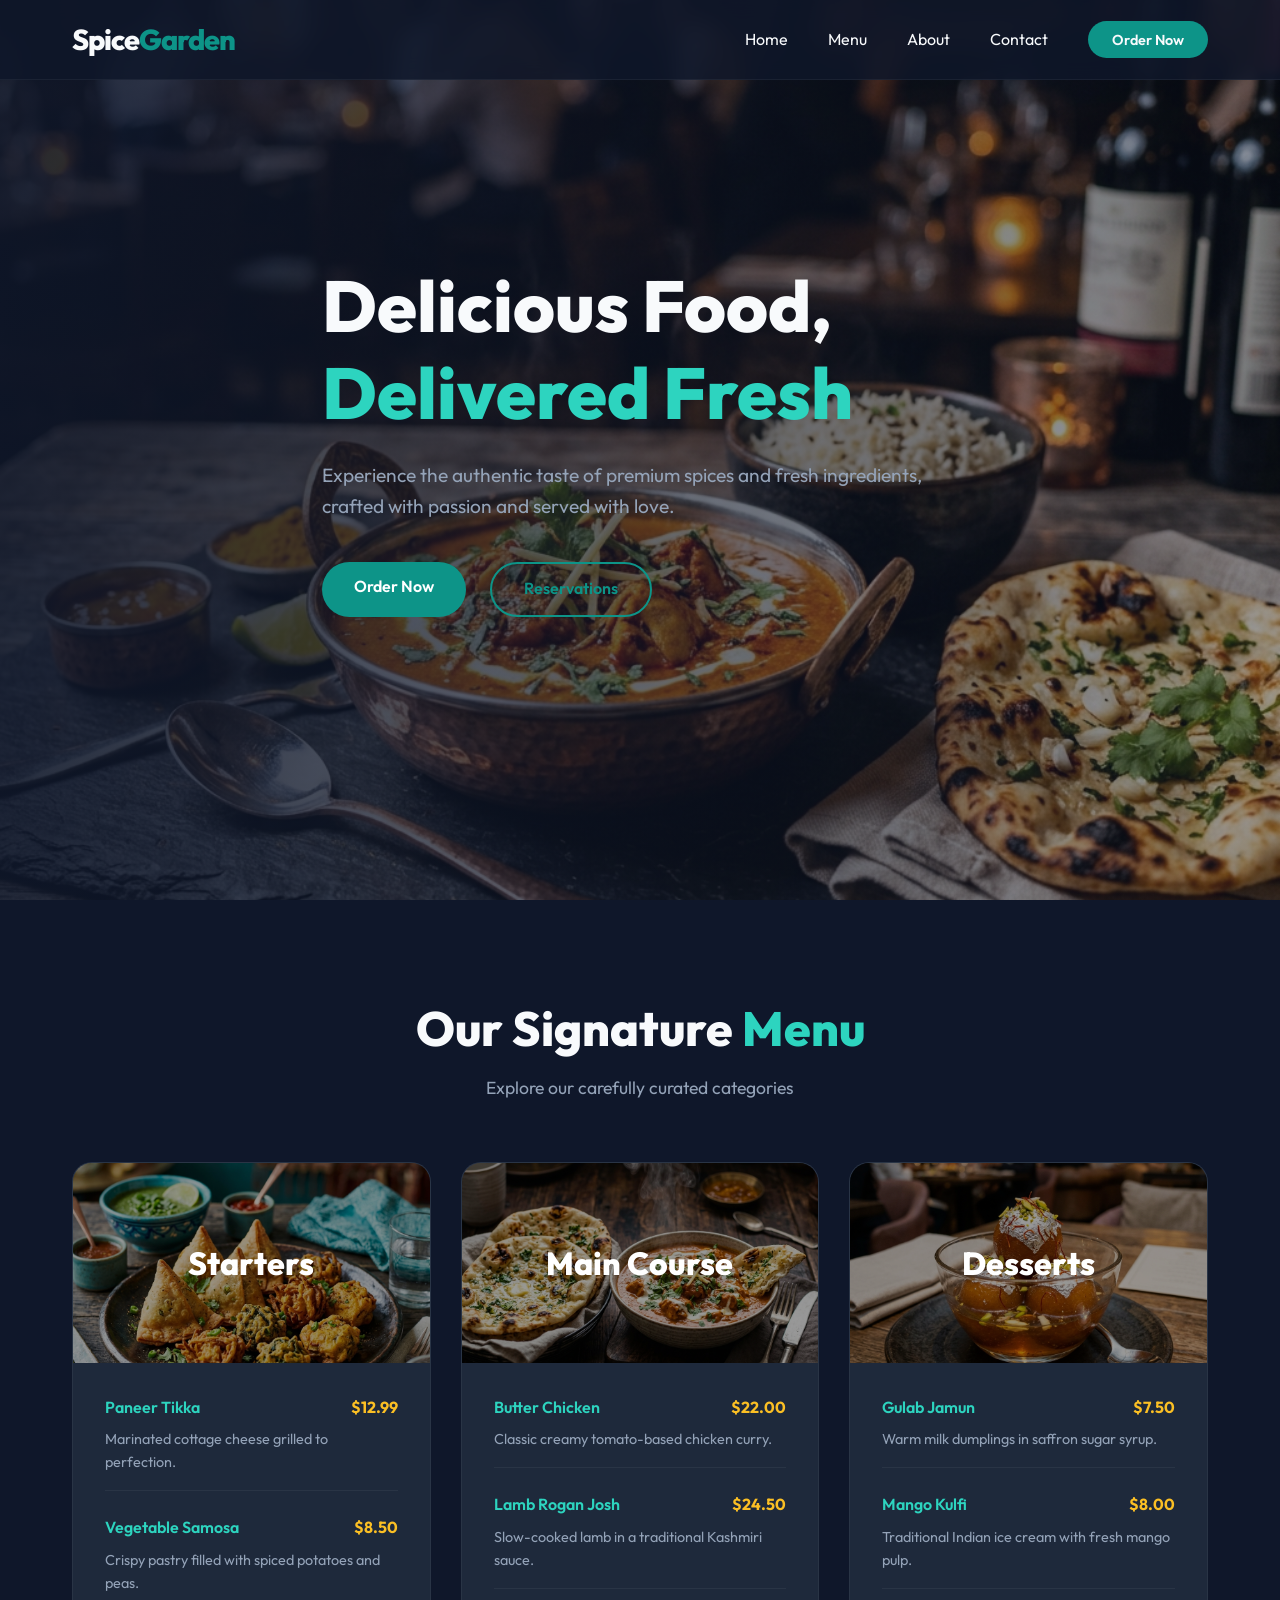
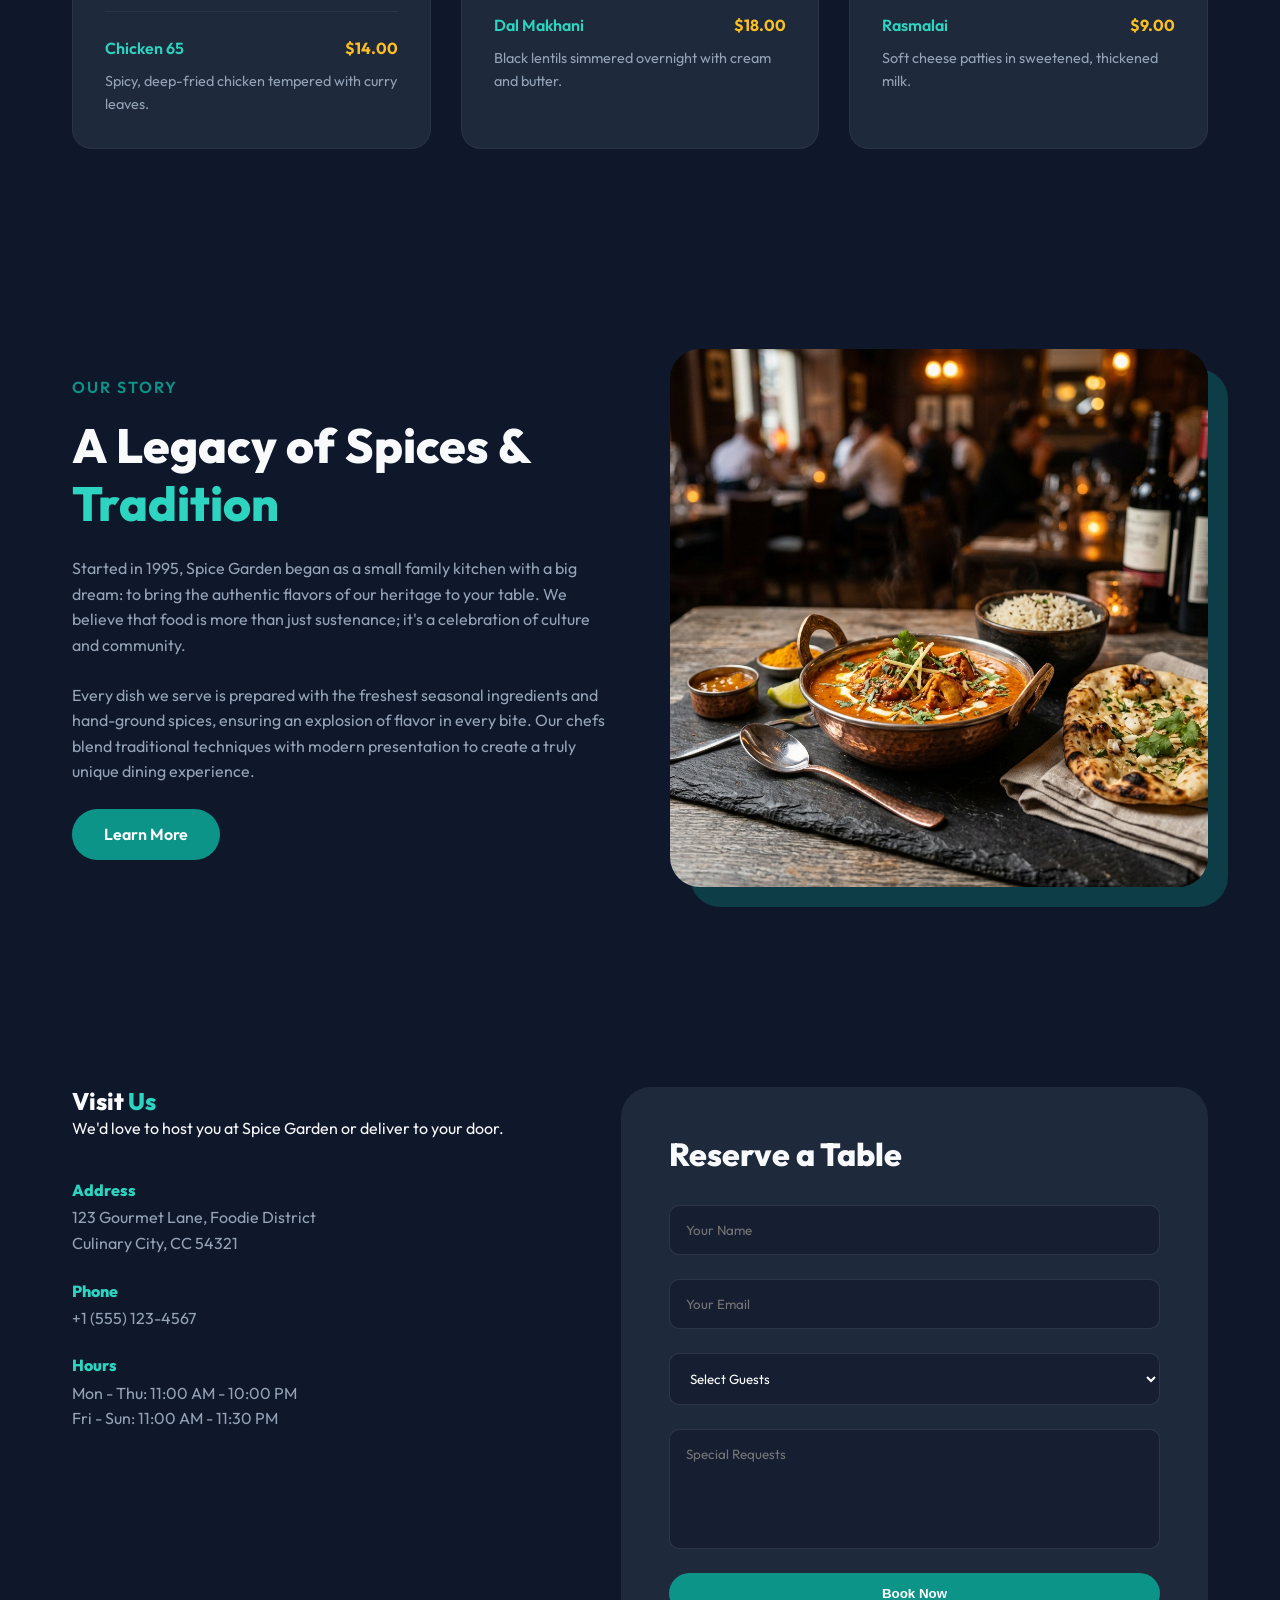
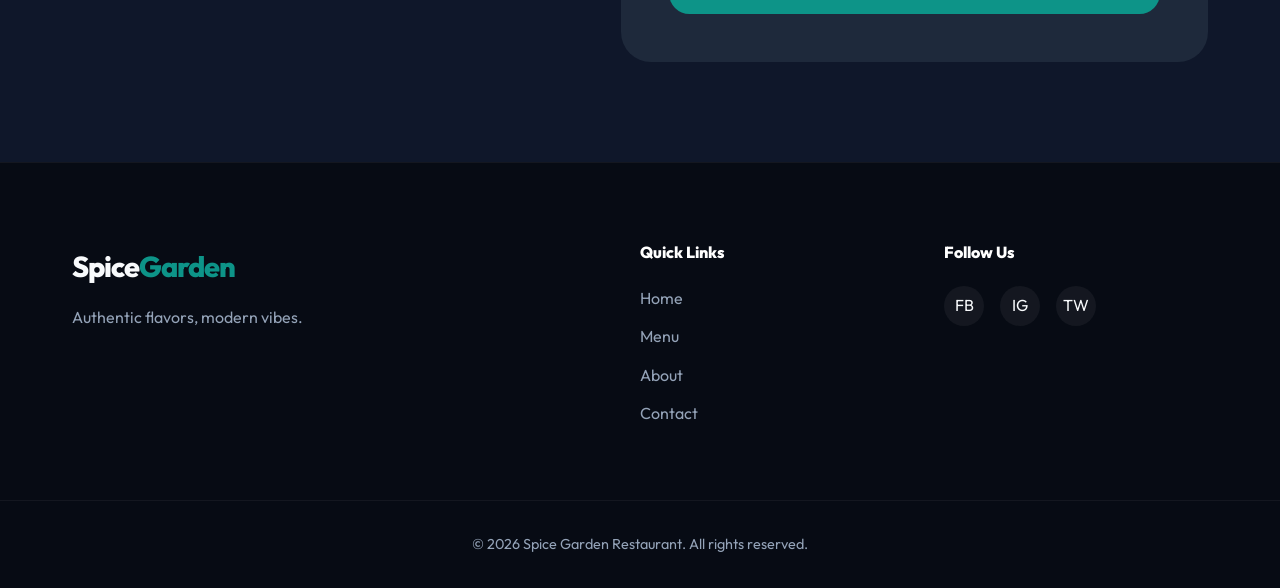
==== index.html @ c3c02476 "Initial commit of Spice Garden Restaurant website" ====
<!DOCTYPE html>
<html lang="en">
<head>
    <meta charset="UTF-8">
    <meta name="viewport" content="width=device-width, initial-scale=1.0">
    <title>Spice Garden Restaurant | Delicious Food, Delivered Fresh</title>
    <meta name="description" content="Spice Garden Restaurant offers premium, fresh, and delicious food delivered to your doorstep. Explore our diverse menu from Starters to Desserts.">
    <link rel="stylesheet" href="style.css">
    <!-- Google Fonts -->
    <link rel="preconnect" href="https://fonts.googleapis.com">
    <link rel="preconnect" href="https://fonts.gstatic.com" crossorigin>
    <link href="https://fonts.googleapis.com/css2?family=Outfit:wght@300;400;600;800&display=swap" rel="stylesheet">
</head>
<body>

    <!-- Header / Navigation -->
    <header class="navbar">
        <div class="container nav-content">
            <a href="#" class="logo">Spice<span>Garden</span></a>
            
            <!-- Mobile Menu Toggle (Checkbox Hack) -->
            <input type="checkbox" id="nav-toggle" class="nav-toggle">
            <label for="nav-toggle" class="nav-toggle-label">
                <span></span>
            </label>

            <nav>
                <ul>
                    <li><a href="#home">Home</a></li>
                    <li><a href="#menu">Menu</a></li>
                    <li><a href="#about">About</a></li>
                    <li><a href="#contact">Contact</a></li>
                    <li><a href="#menu" class="btn-cta">Order Now</a></li>
                </ul>
            </nav>
        </div>
    </header>

    <main>
        <!-- Hero Section -->
        <section id="home" class="hero">
            <div class="hero-overlay"></div>
            <div class="container hero-content">
                <h1 class="fade-in">Delicious Food,<br><span class="highlight">Delivered Fresh</span></h1>
                <p class="fade-in">Experience the authentic taste of premium spices and fresh ingredients, crafted with passion and served with love.</p>
                <div class="hero-btns fade-in">
                    <a href="#menu" class="btn btn-primary">Order Now</a>
                    <a href="#contact" class="btn btn-outline">Reservations</a>
                </div>
            </div>
        </section>

        <!-- Menu Section -->
        <section id="menu" class="menu-section">
            <div class="container">
                <div class="section-title">
                    <h2>Our Signature <span class="highlight">Menu</span></h2>
                    <p>Explore our carefully curated categories</p>
                </div>

                <div class="menu-grid">
                    <!-- Starters -->
                    <div class="menu-category">
                        <div class="category-img">
                            <img src="assets/starters.png" alt="Starters">
                            <div class="category-overlay">
                                <h3>Starters</h3>
                            </div>
                        </div>
                        <ul class="menu-items">
                            <li>
                                <div class="item-info">
                                    <span class="item-name">Paneer Tikka</span>
                                    <span class="item-price">$12.99</span>
                                </div>
                                <p>Marinated cottage cheese grilled to perfection.</p>
                            </li>
                            <li>
                                <div class="item-info">
                                    <span class="item-name">Vegetable Samosa</span>
                                    <span class="item-price">$8.50</span>
                                </div>
                                <p>Crispy pastry filled with spiced potatoes and peas.</p>
                            </li>
                            <li>
                                <div class="item-info">
                                    <span class="item-name">Chicken 65</span>
                                    <span class="item-price">$14.00</span>
                                </div>
                                <p>Spicy, deep-fried chicken tempered with curry leaves.</p>
                            </li>
                        </ul>
                    </div>

                    <!-- Main Course -->
                    <div class="menu-category">
                        <div class="category-img">
                            <img src="assets/main.png" alt="Main Course">
                            <div class="category-overlay">
                                <h3>Main Course</h3>
                            </div>
                        </div>
                        <ul class="menu-items">
                            <li>
                                <div class="item-info">
                                    <span class="item-name">Butter Chicken</span>
                                    <span class="item-price">$22.00</span>
                                </div>
                                <p>Classic creamy tomato-based chicken curry.</p>
                            </li>
                            <li>
                                <div class="item-info">
                                    <span class="item-name">Lamb Rogan Josh</span>
                                    <span class="item-price">$24.50</span>
                                </div>
                                <p>Slow-cooked lamb in a traditional Kashmiri sauce.</p>
                            </li>
                            <li>
                                <div class="item-info">
                                    <span class="item-name">Dal Makhani</span>
                                    <span class="item-price">$18.00</span>
                                </div>
                                <p>Black lentils simmered overnight with cream and butter.</p>
                            </li>
                        </ul>
                    </div>

                    <!-- Desserts -->
                    <div class="menu-category">
                        <div class="category-img">
                            <img src="assets/desserts.png" alt="Desserts">
                            <div class="category-overlay">
                                <h3>Desserts</h3>
                            </div>
                        </div>
                        <ul class="menu-items">
                            <li>
                                <div class="item-info">
                                    <span class="item-name">Gulab Jamun</span>
                                    <span class="item-price">$7.50</span>
                                </div>
                                <p>Warm milk dumplings in saffron sugar syrup.</p>
                            </li>
                            <li>
                                <div class="item-info">
                                    <span class="item-name">Mango Kulfi</span>
                                    <span class="item-price">$8.00</span>
                                </div>
                                <p>Traditional Indian ice cream with fresh mango pulp.</p>
                            </li>
                            <li>
                                <div class="item-info">
                                    <span class="item-name">Rasmalai</span>
                                    <span class="item-price">$9.00</span>
                                </div>
                                <p>Soft cheese patties in sweetened, thickened milk.</p>
                            </li>
                        </ul>
                    </div>
                </div>
            </div>
        </section>

        <!-- About Section -->
        <section id="about" class="about-section">
            <div class="container about-grid">
                <div class="about-text">
                    <span class="sub-title">Our Story</span>
                    <h2>A Legacy of Spices & <span class="highlight">Tradition</span></h2>
                    <p>Started in 1995, Spice Garden began as a small family kitchen with a big dream: to bring the authentic flavors of our heritage to your table. We believe that food is more than just sustenance; it's a celebration of culture and community.</p>
                    <p>Every dish we serve is prepared with the freshest seasonal ingredients and hand-ground spices, ensuring an explosion of flavor in every bite. Our chefs blend traditional techniques with modern presentation to create a truly unique dining experience.</p>
                    <a href="#contact" class="btn btn-primary">Learn More</a>
                </div>
                <div class="about-image">
                    <img src="assets/hero.png" alt="Our Kitchen">
                </div>
            </div>
        </section>

        <!-- Contact Section -->
        <section id="contact" class="contact-section">
            <div class="container">
                <div class="contact-grid">
                    <div class="contact-info">
                        <h2>Visit <span class="highlight">Us</span></h2>
                        <p>We'd love to host you at Spice Garden or deliver to your door.</p>
                        
                        <div class="info-box">
                            <div class="info-item">
                                <h4>Address</h4>
                                <p>123 Gourmet Lane, Foodie District<br>Culinary City, CC 54321</p>
                            </div>
                            <div class="info-item">
                                <h4>Phone</h4>
                                <p>+1 (555) 123-4567</p>
                            </div>
                            <div class="info-item">
                                <h4>Hours</h4>
                                <p>Mon - Thu: 11:00 AM - 10:00 PM<br>Fri - Sun: 11:00 AM - 11:30 PM</p>
                            </div>
                        </div>
                    </div>
                    <div class="contact-form-container">
                        <h3>Reserve a Table</h3>
                        <form class="contact-form" onsubmit="return false;">
                            <input type="text" placeholder="Your Name" required>
                            <input type="email" placeholder="Your Email" required>
                            <select required>
                                <option value="" disabled selected>Select Guests</option>
                                <option>2 Persons</option>
                                <option>4 Persons</option>
                                <option>6+ Persons</option>
                            </select>
                            <textarea placeholder="Special Requests"></textarea>
                            <button type="submit" class="btn btn-primary">Book Now</button>
                        </form>
                    </div>
                </div>
            </div>
        </section>
    </main>

    <footer>
        <div class="container footer-content">
            <div class="footer-logo">
                <a href="#" class="logo">Spice<span>Garden</span></a>
                <p>Authentic flavors, modern vibes.</p>
            </div>
            <div class="footer-links">
                <h4>Quick Links</h4>
                <ul>
                    <li><a href="#home">Home</a></li>
                    <li><a href="#menu">Menu</a></li>
                    <li><a href="#about">About</a></li>
                    <li><a href="#contact">Contact</a></li>
                </ul>
            </div>
            <div class="footer-social">
                <h4>Follow Us</h4>
                <div class="social-icons">
                    <span>FB</span>
                    <span>IG</span>
                    <span>TW</span>
                </div>
            </div>
        </div>
        <div class="footer-bottom">
            <p>&copy; 2026 Spice Garden Restaurant. All rights reserved.</p>
        </div>
    </footer>

</body>
</html>
---- style.css ----
/* CSS Variables for design tokens */
:root {
    --bg-dark: #0f172a;
    --bg-surface: #1e293b;
    --teal-primary: #0d9488;
    --teal-light: #2dd4bf;
    --teal-glow: rgba(13, 148, 136, 0.3);
    --text-main: #f8fafc;
    --text-muted: #94a3b8;
    --gold: #fbbf24;
    --transition: all 0.3s cubic-bezier(0.4, 0, 0.2, 1);
    --container-max: 1200px;
    --header-height: 80px;
}

/* Reset & Base Styles */
* {
    margin: 0;
    padding: 0;
    box-sizing: border-box;
    scroll-behavior: smooth;
}

body {
    font-family: 'Outfit', sans-serif;
    background-color: var(--bg-dark);
    color: var(--text-main);
    line-height: 1.6;
    overflow-x: hidden;
}

h1, h2, h3, h4 {
    font-weight: 800;
    line-height: 1.2;
}

ul {
    list-style: none;
}

a {
    text-decoration: none;
    color: inherit;
    transition: var(--transition);
}

img {
    max-width: 100%;
    display: block;
}

.container {
    max-width: var(--container-max);
    margin: 0 auto;
    padding: 0 2rem;
}

.highlight {
    color: var(--teal-light);
}

.btn {
    display: inline-block;
    padding: 0.8rem 2rem;
    border-radius: 50px;
    font-weight: 600;
    cursor: pointer;
    transition: var(--transition);
    border: none;
    text-align: center;
}

.btn-primary {
    background: var(--teal-primary);
    color: white;
}

.btn-primary:hover {
    background: var(--teal-light);
    transform: translateY(-3px);
    box-shadow: 0 10px 20px var(--teal-glow);
}

.btn-outline {
    background: transparent;
    border: 2px solid var(--teal-primary);
    color: var(--teal-primary);
}

.btn-outline:hover {
    background: var(--teal-primary);
    color: white;
}

/* Header & Navbar */
.navbar {
    position: fixed;
    top: 0;
    left: 0;
    width: 100%;
    height: var(--header-height);
    background: rgba(15, 23, 42, 0.85);
    backdrop-filter: blur(10px);
    z-index: 1000;
    border-bottom: 1px solid rgba(255, 255, 255, 0.05);
}

.nav-content {
    height: 100%;
    display: flex;
    justify-content: space-between;
    align-items: center;
}

.logo {
    font-size: 1.8rem;
    font-weight: 800;
    letter-spacing: -1px;
}

.logo span {
    color: var(--teal-primary);
}

.nav-content nav ul {
    display: flex;
    align-items: center;
    gap: 2.5rem;
}

.nav-content nav ul li a:hover {
    color: var(--teal-light);
}

.btn-cta {
    background: var(--teal-primary);
    padding: 0.6rem 1.5rem;
    border-radius: 50px;
    font-weight: 600;
    font-size: 0.9rem;
}

.btn-cta:hover {
    background: var(--teal-light);
    color: white !important;
}

/* Mobile Nav Toggle */
.nav-toggle {
    display: none;
}

.nav-toggle-label {
    display: none;
    cursor: pointer;
    padding: 1rem;
}

.nav-toggle-label span {
    display: block;
    width: 25px;
    height: 2px;
    background: white;
    position: relative;
}

.nav-toggle-label span::before,
.nav-toggle-label span::after {
    content: '';
    position: absolute;
    width: 100%;
    height: 100%;
    background: white;
    transition: var(--transition);
}

.nav-toggle-label span::before { top: -8px; }
.nav-toggle-label span::after { bottom: -8px; }

/* Hero Section */
.hero {
    height: 100vh;
    background: url('assets/hero.png') no-repeat center center/cover;
    display: flex;
    align-items: center;
    position: relative;
    padding-top: var(--header-height);
}

.hero-overlay {
    position: absolute;
    top: 0;
    left: 0;
    width: 100%;
    height: 100%;
    background: linear-gradient(to right, rgba(15, 23, 42, 0.9), rgba(15, 23, 42, 0.4));
}

.hero-content {
    position: relative;
    z-index: 10;
    max-width: 700px;
}

.hero-content h1 {
    font-size: 4.5rem;
    margin-bottom: 1.5rem;
}

.hero-content p {
    font-size: 1.2rem;
    color: var(--text-muted);
    margin-bottom: 2.5rem;
}

.hero-btns {
    display: flex;
    gap: 1.5rem;
}

/* Section Common */
section {
    padding: 100px 0;
}

.section-title {
    text-align: center;
    margin-bottom: 60px;
}

.section-title h2 {
    font-size: 3rem;
    margin-bottom: 1rem;
}

.section-title p {
    color: var(--text-muted);
    font-size: 1.1rem;
}

/* Menu Section */
.menu-grid {
    display: grid;
    grid-template-columns: repeat(3, 1fr);
    gap: 30px;
}

.menu-category {
    background: var(--bg-surface);
    border-radius: 20px;
    overflow: hidden;
    transition: var(--transition);
    border: 1px solid rgba(255, 255, 255, 0.05);
}

.menu-category:hover {
    transform: translateY(-10px);
    box-shadow: 0 20px 40px rgba(0,0,0,0.4);
    border-color: var(--teal-glow);
}

.category-img {
    height: 200px;
    position: relative;
    overflow: hidden;
}

.category-img img {
    height: 100%;
    width: 100%;
    object-fit: cover;
    transition: var(--transition);
}

.menu-category:hover .category-img img {
    transform: scale(1.1);
}

.category-overlay {
    position: absolute;
    inset: 0;
    background: rgba(0, 0, 0, 0.4);
    display: flex;
    align-items: center;
    justify-content: center;
}

.category-overlay h3 {
    font-size: 2rem;
    color: white;
}

.menu-items {
    padding: 2rem;
}

.menu-items li {
    margin-bottom: 1.5rem;
    padding-bottom: 1rem;
    border-bottom: 1px solid rgba(255, 255, 255, 0.05);
}

.menu-items li:last-child {
    margin-bottom: 0;
    padding-bottom: 0;
    border-bottom: none;
}

.item-info {
    display: flex;
    justify-content: space-between;
    margin-bottom: 0.5rem;
}

.item-name {
    font-weight: 600;
    color: var(--teal-light);
}

.item-price {
    font-weight: 700;
    color: var(--gold);
}

.menu-items li p {
    font-size: 0.9rem;
    color: var(--text-muted);
}

/* About Section */
.about-grid {
    display: grid;
    grid-template-columns: 1fr 1fr;
    gap: 60px;
    align-items: center;
}

.sub-title {
    color: var(--teal-primary);
    text-transform: uppercase;
    letter-spacing: 2px;
    font-weight: 600;
    display: block;
    margin-bottom: 1rem;
}

.about-text h2 {
    font-size: 3rem;
    margin-bottom: 1.5rem;
}

.about-text p {
    margin-bottom: 1.5rem;
    color: var(--text-muted);
}

.about-image {
    position: relative;
}

.about-image img {
    border-radius: 30px;
    box-shadow: 20px 20px 0 var(--teal-glow);
}

/* Contact Section */
.contact-grid {
    display: grid;
    grid-template-columns: 1fr 1.2fr;
    gap: 60px;
}

.info-box {
    margin-top: 40px;
}

.info-item {
    margin-bottom: 25px;
}

.info-item h4 {
    color: var(--teal-light);
    margin-bottom: 5px;
}

.info-item p {
    color: var(--text-muted);
}

.contact-form-container {
    background: var(--bg-surface);
    padding: 3rem;
    border-radius: 30px;
}

.contact-form-container h3 {
    font-size: 2rem;
    margin-bottom: 2rem;
}

.contact-form {
    display: flex;
    flex-direction: column;
    gap: 1.5rem;
}

.contact-form input,
.contact-form select,
.contact-form textarea {
    background: rgba(15, 23, 42, 0.5);
    border: 1px solid rgba(255, 255, 255, 0.1);
    padding: 1rem;
    border-radius: 10px;
    color: white;
    font-family: inherit;
    transition: var(--transition);
}

.contact-form input:focus,
.contact-form select:focus,
.contact-form textarea:focus {
    outline: none;
    border-color: var(--teal-primary);
    box-shadow: 0 0 10px var(--teal-glow);
}

.contact-form textarea {
    height: 120px;
    resize: none;
}

/* Footer */
footer {
    background: #070b14;
    padding-top: 80px;
    border-top: 1px solid rgba(255, 255, 255, 0.05);
}

.footer-content {
    display: grid;
    grid-template-columns: 2fr repeat(2, 1fr);
    gap: 40px;
    margin-bottom: 60px;
}

.footer-logo {
    max-width: 300px;
}

.footer-logo p {
    margin-top: 1rem;
    color: var(--text-muted);
}

.footer-links h4,
.footer-social h4 {
    margin-bottom: 1.5rem;
    color: white;
}

.footer-links ul li {
    margin-bottom: 0.8rem;
    color: var(--text-muted);
}

.footer-links ul li a:hover {
    color: var(--teal-light);
    padding-left: 5px;
}

.social-icons {
    display: flex;
    gap: 1rem;
}

.social-icons span {
    width: 40px;
    height: 40px;
    background: rgba(255,255,255,0.05);
    display: flex;
    align-items: center;
    justify-content: center;
    border-radius: 50%;
    cursor: pointer;
    transition: var(--transition);
}

.social-icons span:hover {
    background: var(--teal-primary);
    transform: translateY(-5px);
}

.footer-bottom {
    text-align: center;
    padding: 2rem;
    border-top: 1px solid rgba(255, 255, 255, 0.05);
    color: var(--text-muted);
    font-size: 0.9rem;
}

/* Animations */
.fade-in {
    opacity: 0;
    animation: fadeIn 1s forwards;
}

@keyframes fadeIn {
    from { opacity: 0; transform: translateY(20px); }
    to { opacity: 1; transform: translateY(0); }
}

/* Responsiveness */
@media (max-width: 1024px) {
    .menu-grid {
        grid-template-columns: repeat(2, 1fr);
    }
    
    .hero-content h1 {
        font-size: 3.5rem;
    }
}

@media (max-width: 768px) {
    .nav-toggle-label {
        display: block;
    }

    .nav-content nav {
        position: absolute;
        top: 100%;
        left: 0;
        width: 100%;
        background: var(--bg-dark);
        transform: scale(1, 0);
        transform-origin: top;
        transition: var(--transition);
        z-index: 100;
    }

    .nav-content nav ul {
        flex-direction: column;
        padding: 2rem;
        text-align: center;
    }

    .nav-toggle:checked ~ nav {
        transform: scale(1, 1);
    }

    .nav-toggle:checked ~ .nav-toggle-label span::before { transform: rotate(45deg); top: 0; }
    .nav-toggle:checked ~ .nav-toggle-label span::after { transform: rotate(-45deg); bottom: 0; }
    .nav-toggle:checked ~ .nav-toggle-label span { background: transparent; }

    .hero-content h1 {
        font-size: 2.8rem;
    }

    .menu-grid {
        grid-template-columns: 1fr;
    }

    .about-grid, .contact-grid {
        grid-template-columns: 1fr;
    }

    .footer-content {
        grid-template-columns: 1fr;
        text-align: center;
    }

    .footer-logo {
        margin: 0 auto;
    }

    .social-icons {
        justify-content: center;
    }
}
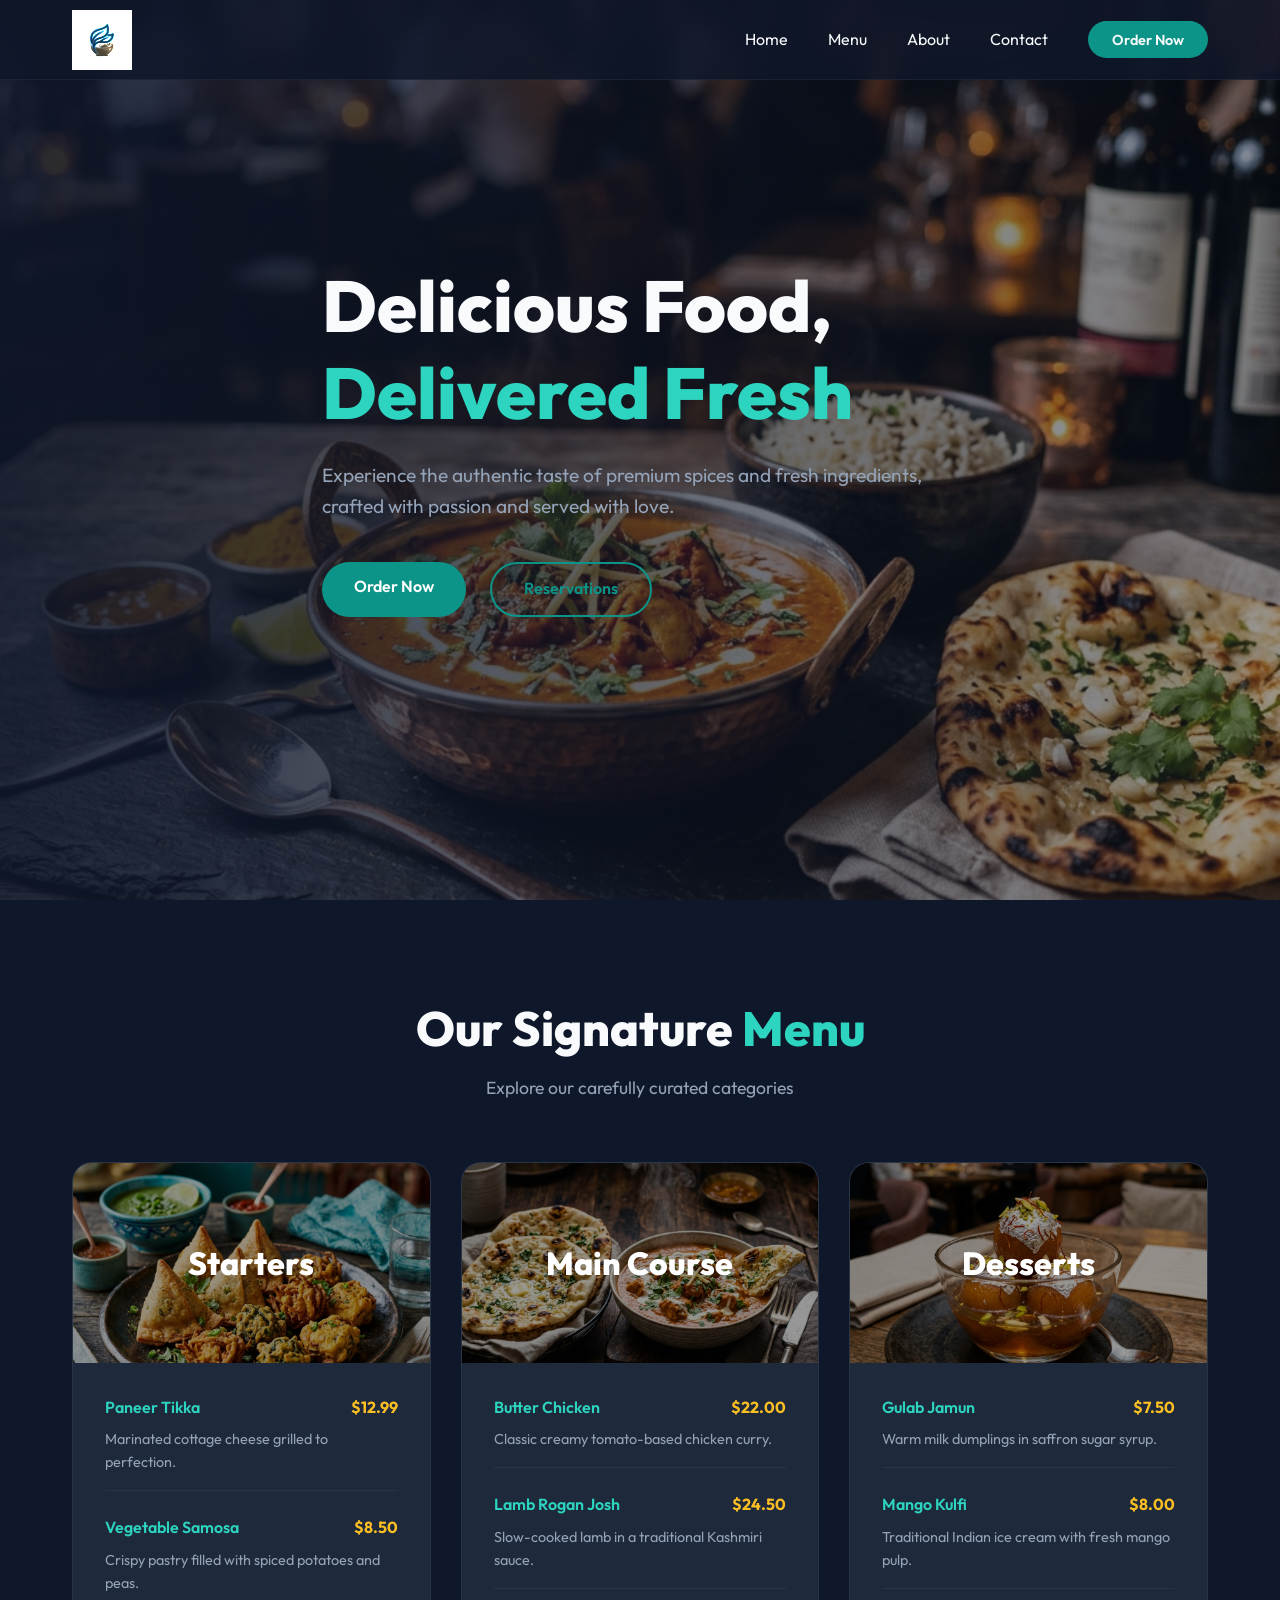
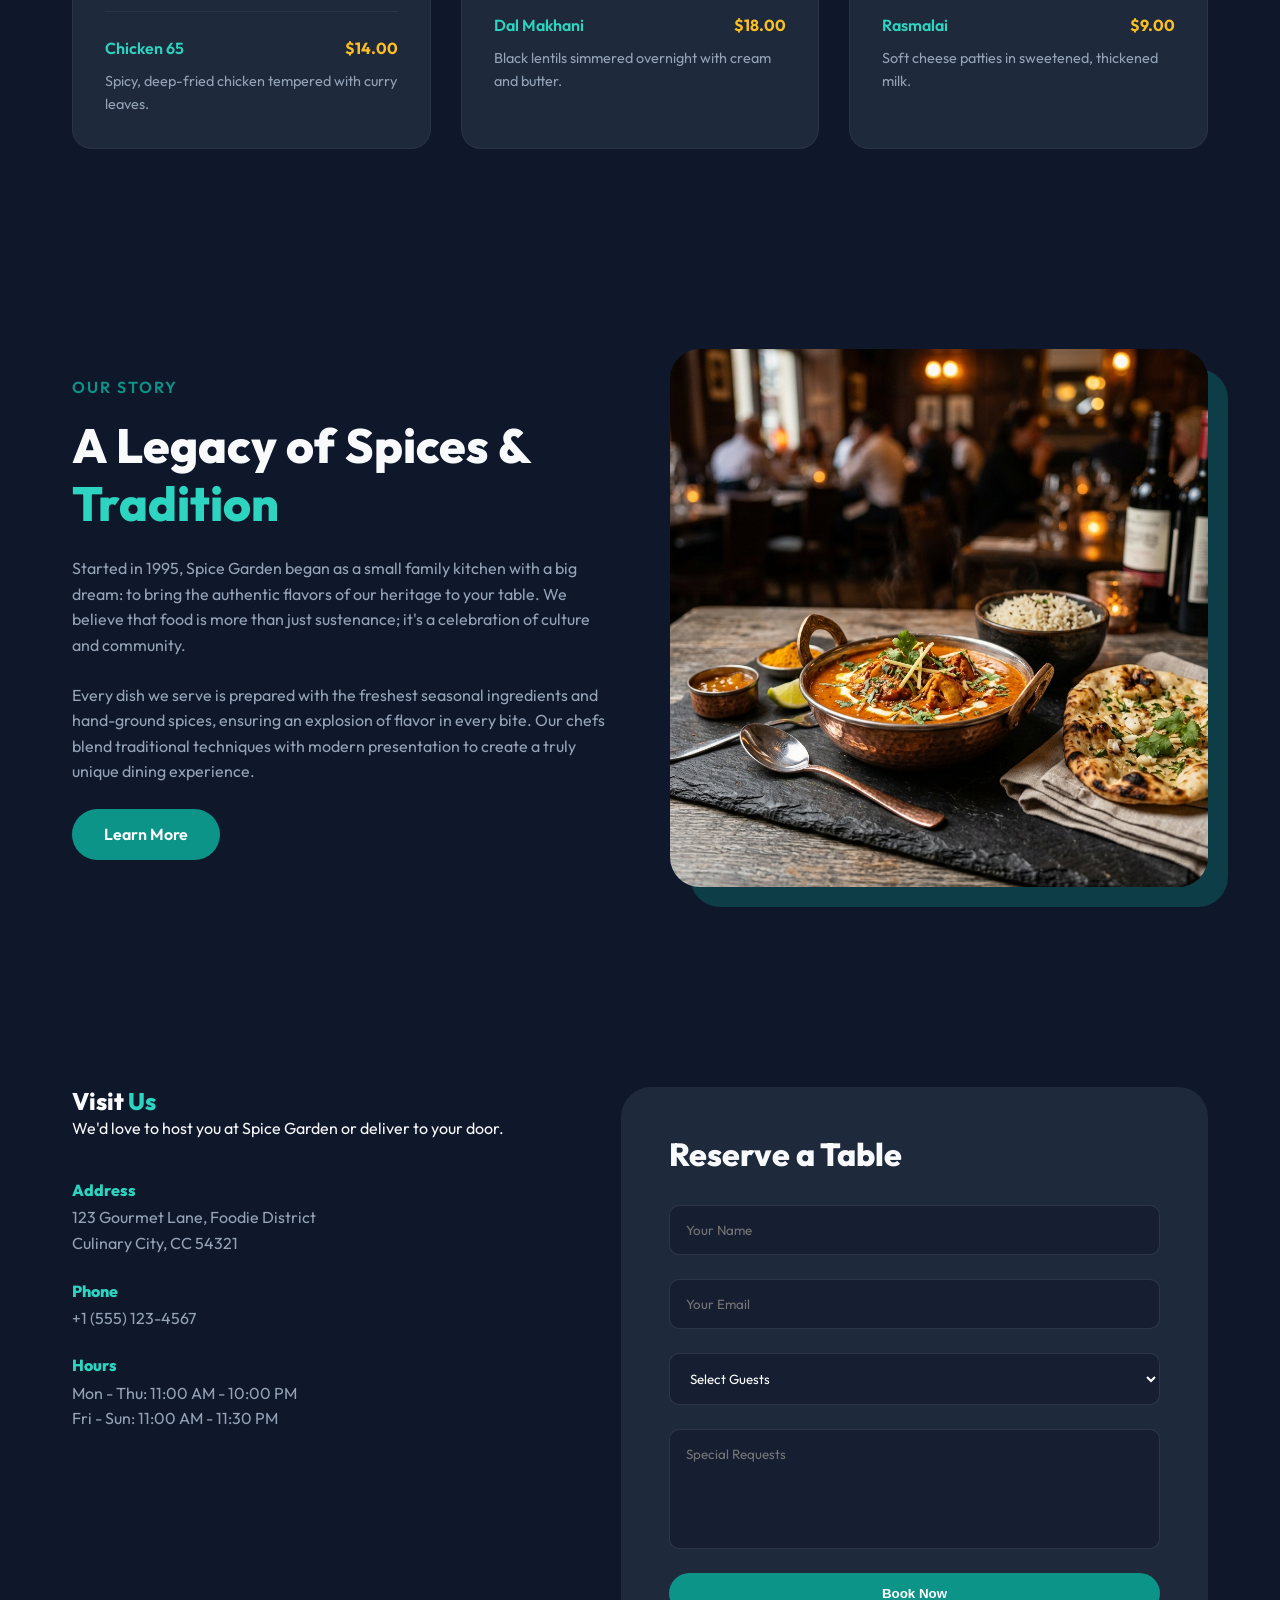
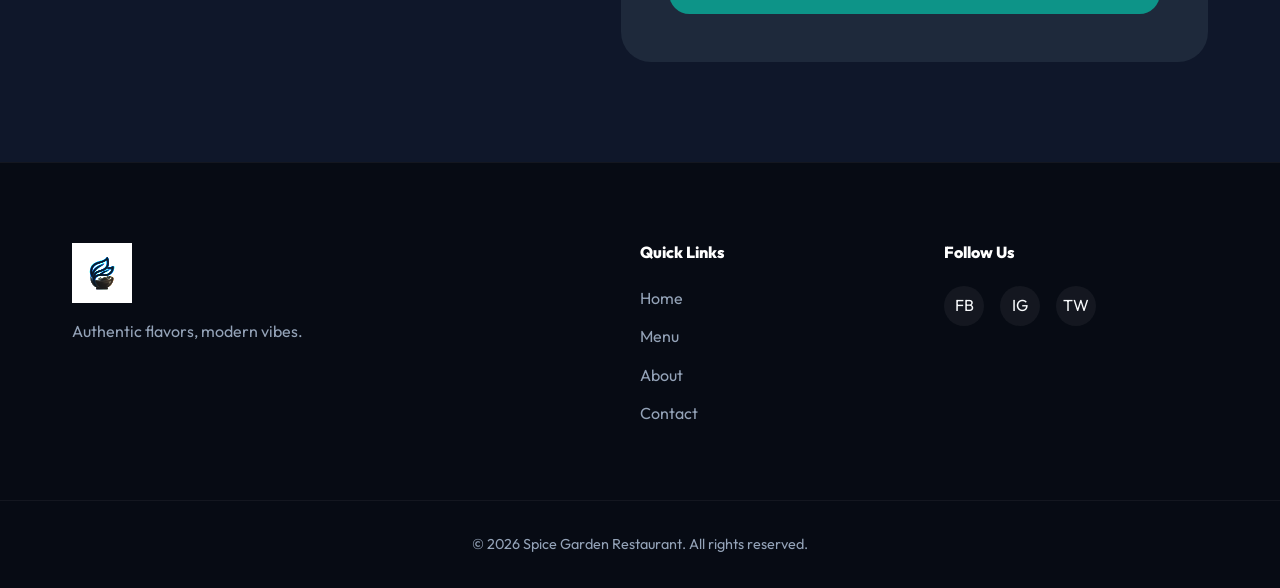
==== commit 57bc4b6c: "Updated logo to a minimalist icon" ====
--- a/index.html
+++ b/index.html
@@ -16,7 +16,7 @@
     <!-- Header / Navigation -->
     <header class="navbar">
         <div class="container nav-content">
-            <a href="#" class="logo">Spice<span>Garden</span></a>
+            <a href="#" class="logo"><img src="assets/logo.png" alt="Spice Garden Logo" class="logo-img"></a>
             
             <!-- Mobile Menu Toggle (Checkbox Hack) -->
             <input type="checkbox" id="nav-toggle" class="nav-toggle">
@@ -223,7 +223,7 @@
     <footer>
         <div class="container footer-content">
             <div class="footer-logo">
-                <a href="#" class="logo">Spice<span>Garden</span></a>
+                <a href="#" class="logo"><img src="assets/logo.png" alt="Spice Garden Logo" class="logo-img"></a>
                 <p>Authentic flavors, modern vibes.</p>
             </div>
             <div class="footer-links">
--- a/style.css
+++ b/style.css
@@ -112,14 +112,16 @@
     align-items: center;
 }
 
+.logo-img {
+    height: 60px;
+    width: auto;
+    display: block;
+    mix-blend-mode: color-dodge; /* To blends the white-background-generated logo with the dark nav */
+}
+
 .logo {
-    font-size: 1.8rem;
-    font-weight: 800;
-    letter-spacing: -1px;
-}
-
-.logo span {
-    color: var(--teal-primary);
+    display: flex;
+    align-items: center;
 }
 
 .nav-content nav ul {
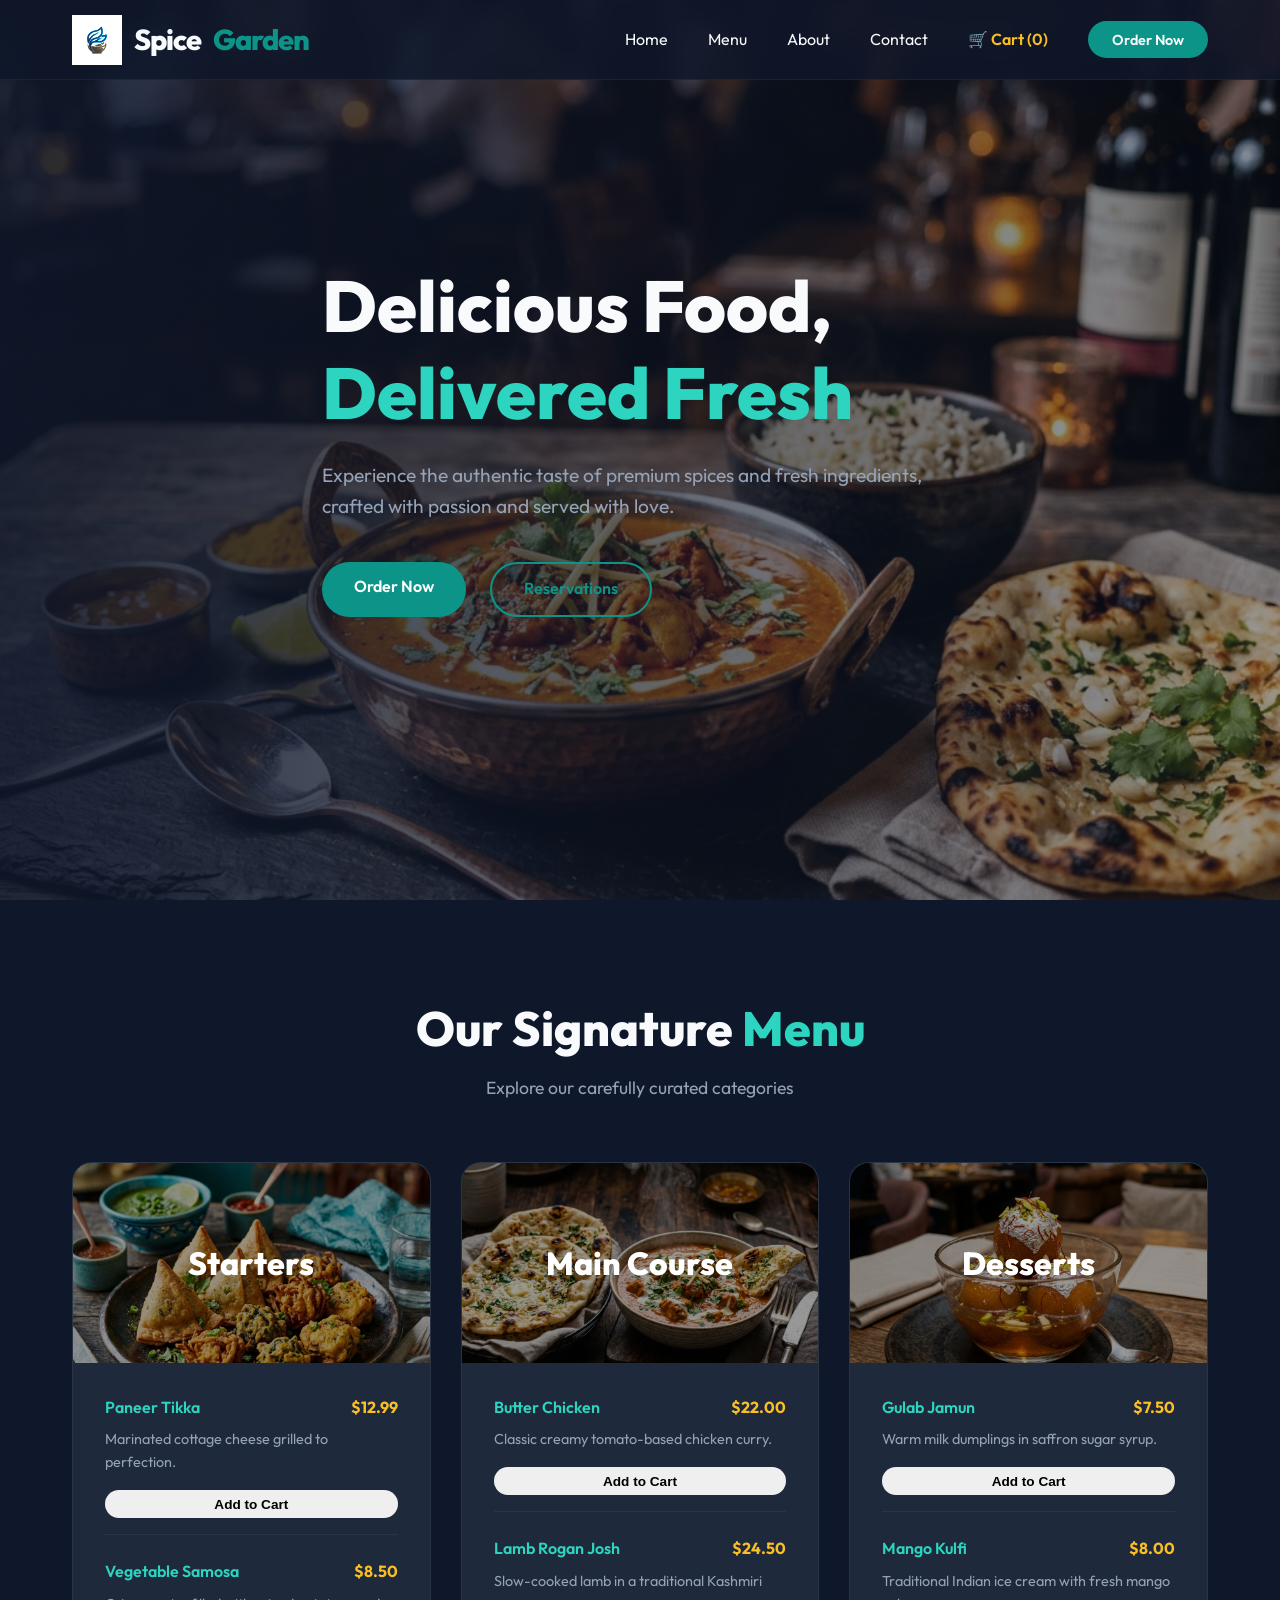
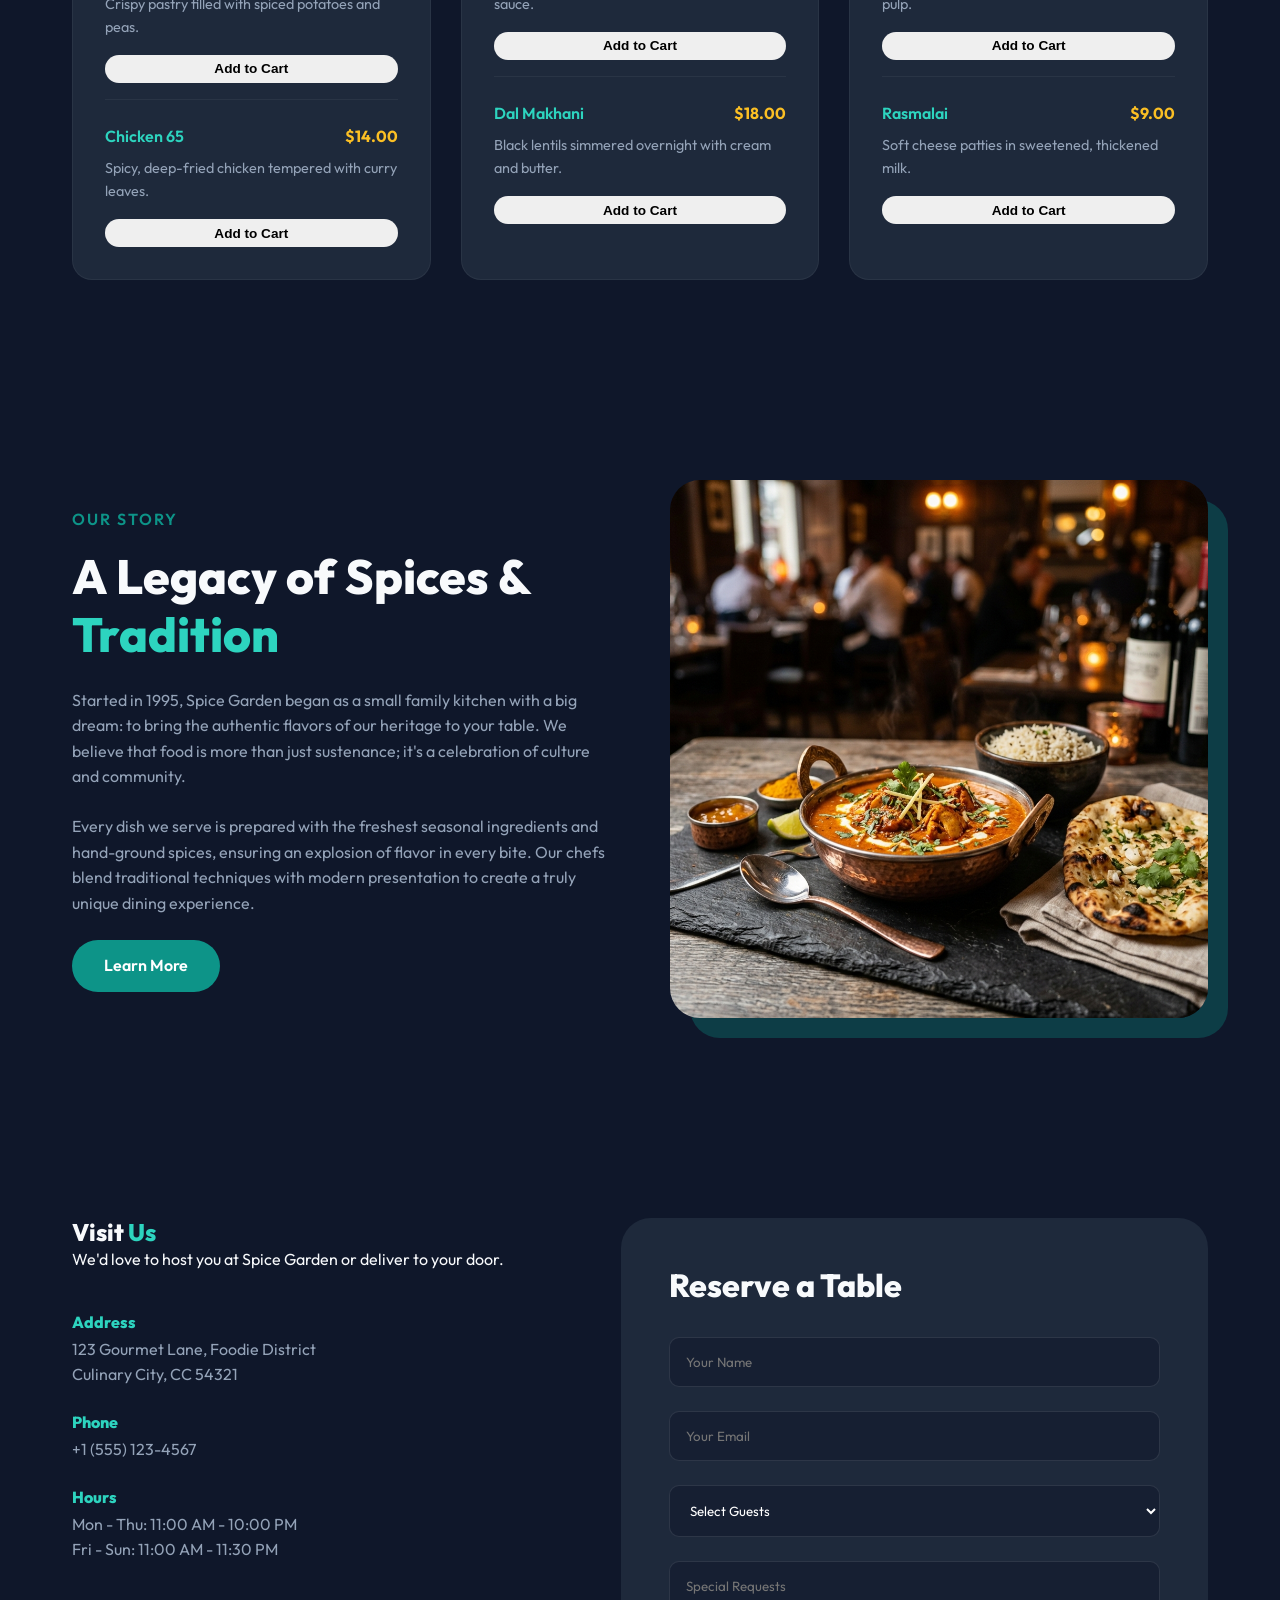
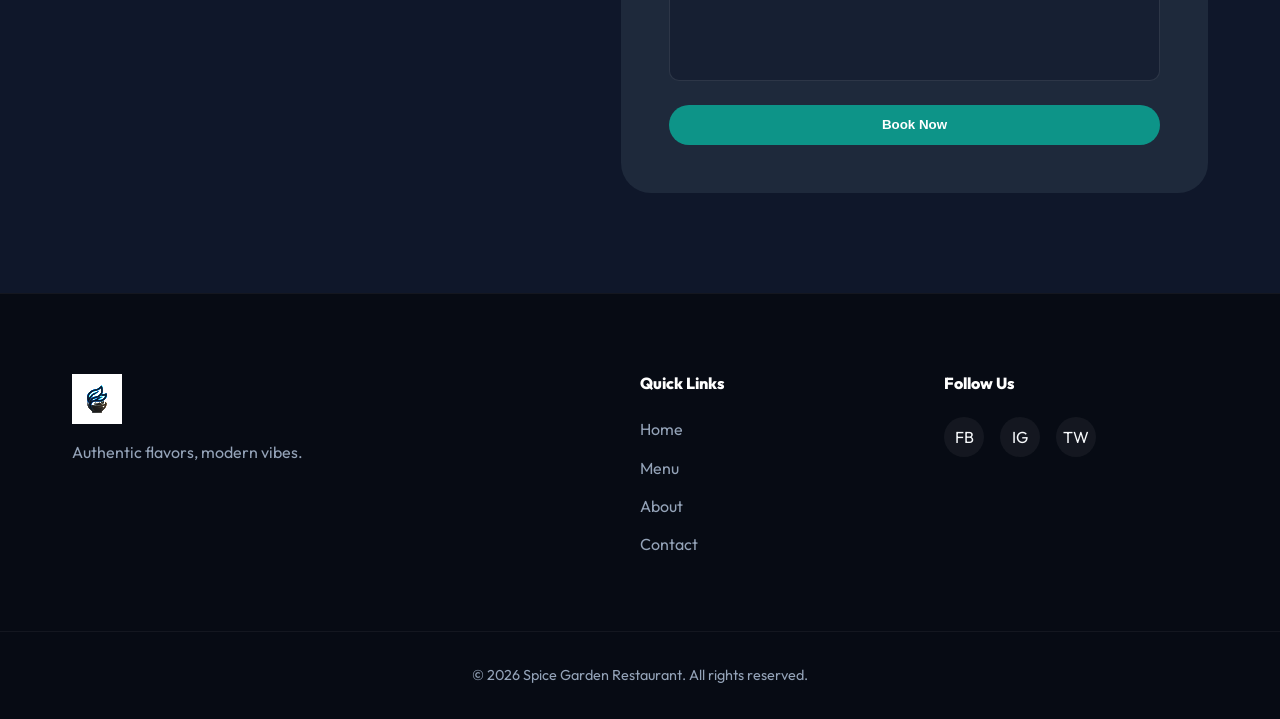
==== commit 769ceb46: "Integrated functional cart system and updated logo branding" ====
--- a/index.html
+++ b/index.html
@@ -16,7 +16,10 @@
     <!-- Header / Navigation -->
     <header class="navbar">
         <div class="container nav-content">
-            <a href="#" class="logo"><img src="assets/logo.png" alt="Spice Garden Logo" class="logo-img"></a>
+            <a href="#" class="logo">
+                <img src="assets/logo.png" alt="Spice Garden Logo" class="logo-img">
+                Spice<span>Garden</span>
+            </a>
             
             <!-- Mobile Menu Toggle (Checkbox Hack) -->
             <input type="checkbox" id="nav-toggle" class="nav-toggle">
@@ -30,6 +33,7 @@
                     <li><a href="#menu">Menu</a></li>
                     <li><a href="#about">About</a></li>
                     <li><a href="#contact">Contact</a></li>
+                    <li class="nav-cart"><a href="cart.html">🛒 Cart (<span id="cart-count">0</span>)</a></li>
                     <li><a href="#menu" class="btn-cta">Order Now</a></li>
                 </ul>
             </nav>
@@ -74,6 +78,7 @@
                                     <span class="item-price">$12.99</span>
                                 </div>
                                 <p>Marinated cottage cheese grilled to perfection.</p>
+                                <button class="btn btn-sm btn-add add-to-cart" data-name="Paneer Tikka" data-price="12.99">Add to Cart</button>
                             </li>
                             <li>
                                 <div class="item-info">
@@ -81,6 +86,7 @@
                                     <span class="item-price">$8.50</span>
                                 </div>
                                 <p>Crispy pastry filled with spiced potatoes and peas.</p>
+                                <button class="btn btn-sm btn-add add-to-cart" data-name="Vegetable Samosa" data-price="8.50">Add to Cart</button>
                             </li>
                             <li>
                                 <div class="item-info">
@@ -88,6 +94,7 @@
                                     <span class="item-price">$14.00</span>
                                 </div>
                                 <p>Spicy, deep-fried chicken tempered with curry leaves.</p>
+                                <button class="btn btn-sm btn-add add-to-cart" data-name="Chicken 65" data-price="14.00">Add to Cart</button>
                             </li>
                         </ul>
                     </div>
@@ -107,6 +114,7 @@
                                     <span class="item-price">$22.00</span>
                                 </div>
                                 <p>Classic creamy tomato-based chicken curry.</p>
+                                <button class="btn btn-sm btn-add add-to-cart" data-name="Butter Chicken" data-price="22.00">Add to Cart</button>
                             </li>
                             <li>
                                 <div class="item-info">
@@ -114,6 +122,7 @@
                                     <span class="item-price">$24.50</span>
                                 </div>
                                 <p>Slow-cooked lamb in a traditional Kashmiri sauce.</p>
+                                <button class="btn btn-sm btn-add add-to-cart" data-name="Lamb Rogan Josh" data-price="24.50">Add to Cart</button>
                             </li>
                             <li>
                                 <div class="item-info">
@@ -121,6 +130,7 @@
                                     <span class="item-price">$18.00</span>
                                 </div>
                                 <p>Black lentils simmered overnight with cream and butter.</p>
+                                <button class="btn btn-sm btn-add add-to-cart" data-name="Dal Makhani" data-price="18.00">Add to Cart</button>
                             </li>
                         </ul>
                     </div>
@@ -140,6 +150,7 @@
                                     <span class="item-price">$7.50</span>
                                 </div>
                                 <p>Warm milk dumplings in saffron sugar syrup.</p>
+                                <button class="btn btn-sm btn-add add-to-cart" data-name="Gulab Jamun" data-price="7.50">Add to Cart</button>
                             </li>
                             <li>
                                 <div class="item-info">
@@ -147,6 +158,7 @@
                                     <span class="item-price">$8.00</span>
                                 </div>
                                 <p>Traditional Indian ice cream with fresh mango pulp.</p>
+                                <button class="btn btn-sm btn-add add-to-cart" data-name="Mango Kulfi" data-price="8.00">Add to Cart</button>
                             </li>
                             <li>
                                 <div class="item-info">
@@ -154,6 +166,7 @@
                                     <span class="item-price">$9.00</span>
                                 </div>
                                 <p>Soft cheese patties in sweetened, thickened milk.</p>
+                                <button class="btn btn-sm btn-add add-to-cart" data-name="Rasmalai" data-price="9.00">Add to Cart</button>
                             </li>
                         </ul>
                     </div>
@@ -249,5 +262,6 @@
         </div>
     </footer>
 
+    <script src="cart.js"></script>
 </body>
 </html>
--- a/style.css
+++ b/style.css
@@ -81,6 +81,16 @@
     box-shadow: 0 10px 20px var(--teal-glow);
 }
 
+.btn-sm {
+    padding: 0.4rem 1.2rem;
+    font-size: 0.85rem;
+}
+
+.btn-add {
+    margin-top: 1rem;
+    width: 100%;
+}
+
 .btn-outline {
     background: transparent;
     border: 2px solid var(--teal-primary);
@@ -112,16 +122,24 @@
     align-items: center;
 }
 
+.logo {
+    display: flex;
+    align-items: center;
+    gap: 12px;
+    font-size: 1.8rem;
+    font-weight: 800;
+    letter-spacing: -1px;
+}
+
+.logo span {
+    color: var(--teal-primary);
+}
+
 .logo-img {
-    height: 60px;
+    height: 50px;
     width: auto;
     display: block;
-    mix-blend-mode: color-dodge; /* To blends the white-background-generated logo with the dark nav */
-}
-
-.logo {
-    display: flex;
-    align-items: center;
+    mix-blend-mode: color-dodge;
 }
 
 .nav-content nav ul {
@@ -132,6 +150,11 @@
 
 .nav-content nav ul li a:hover {
     color: var(--teal-light);
+}
+
+.nav-cart a {
+    color: var(--gold) !important;
+    font-weight: 600;
 }
 
 .btn-cta {
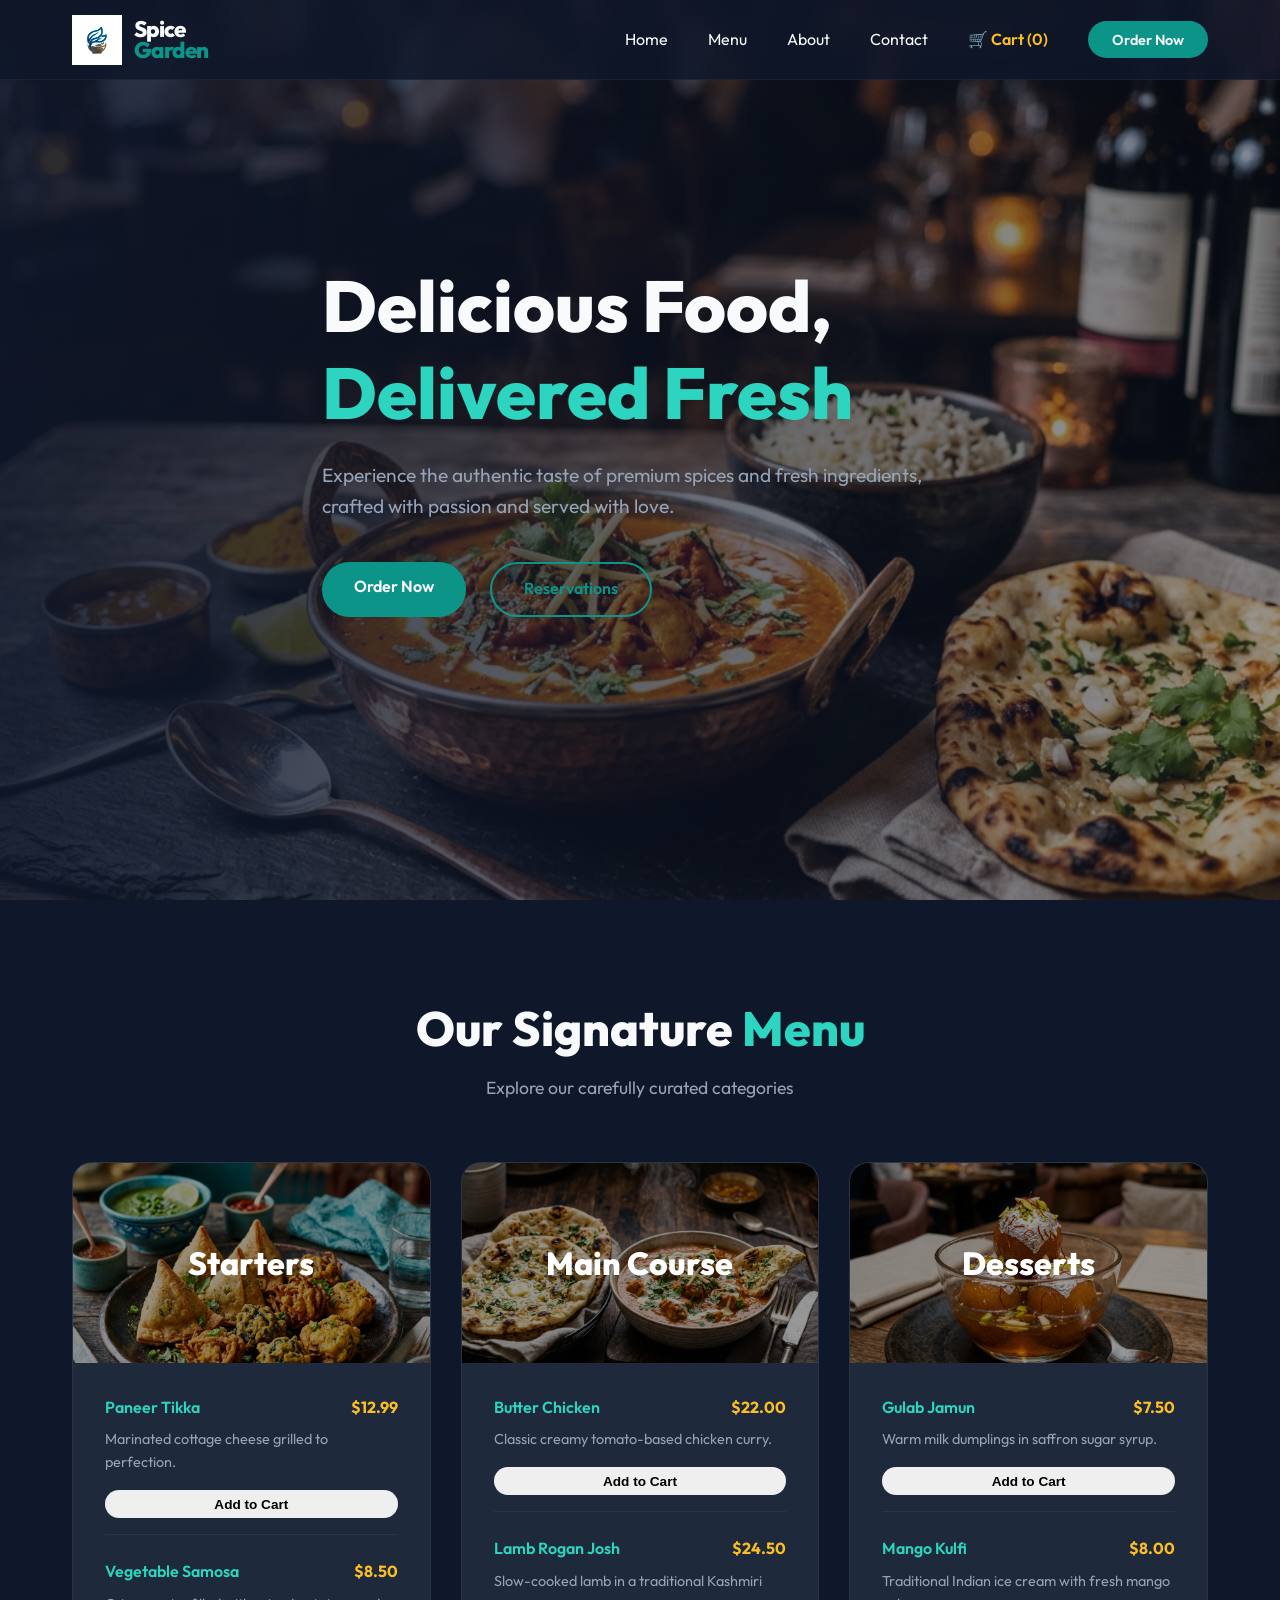
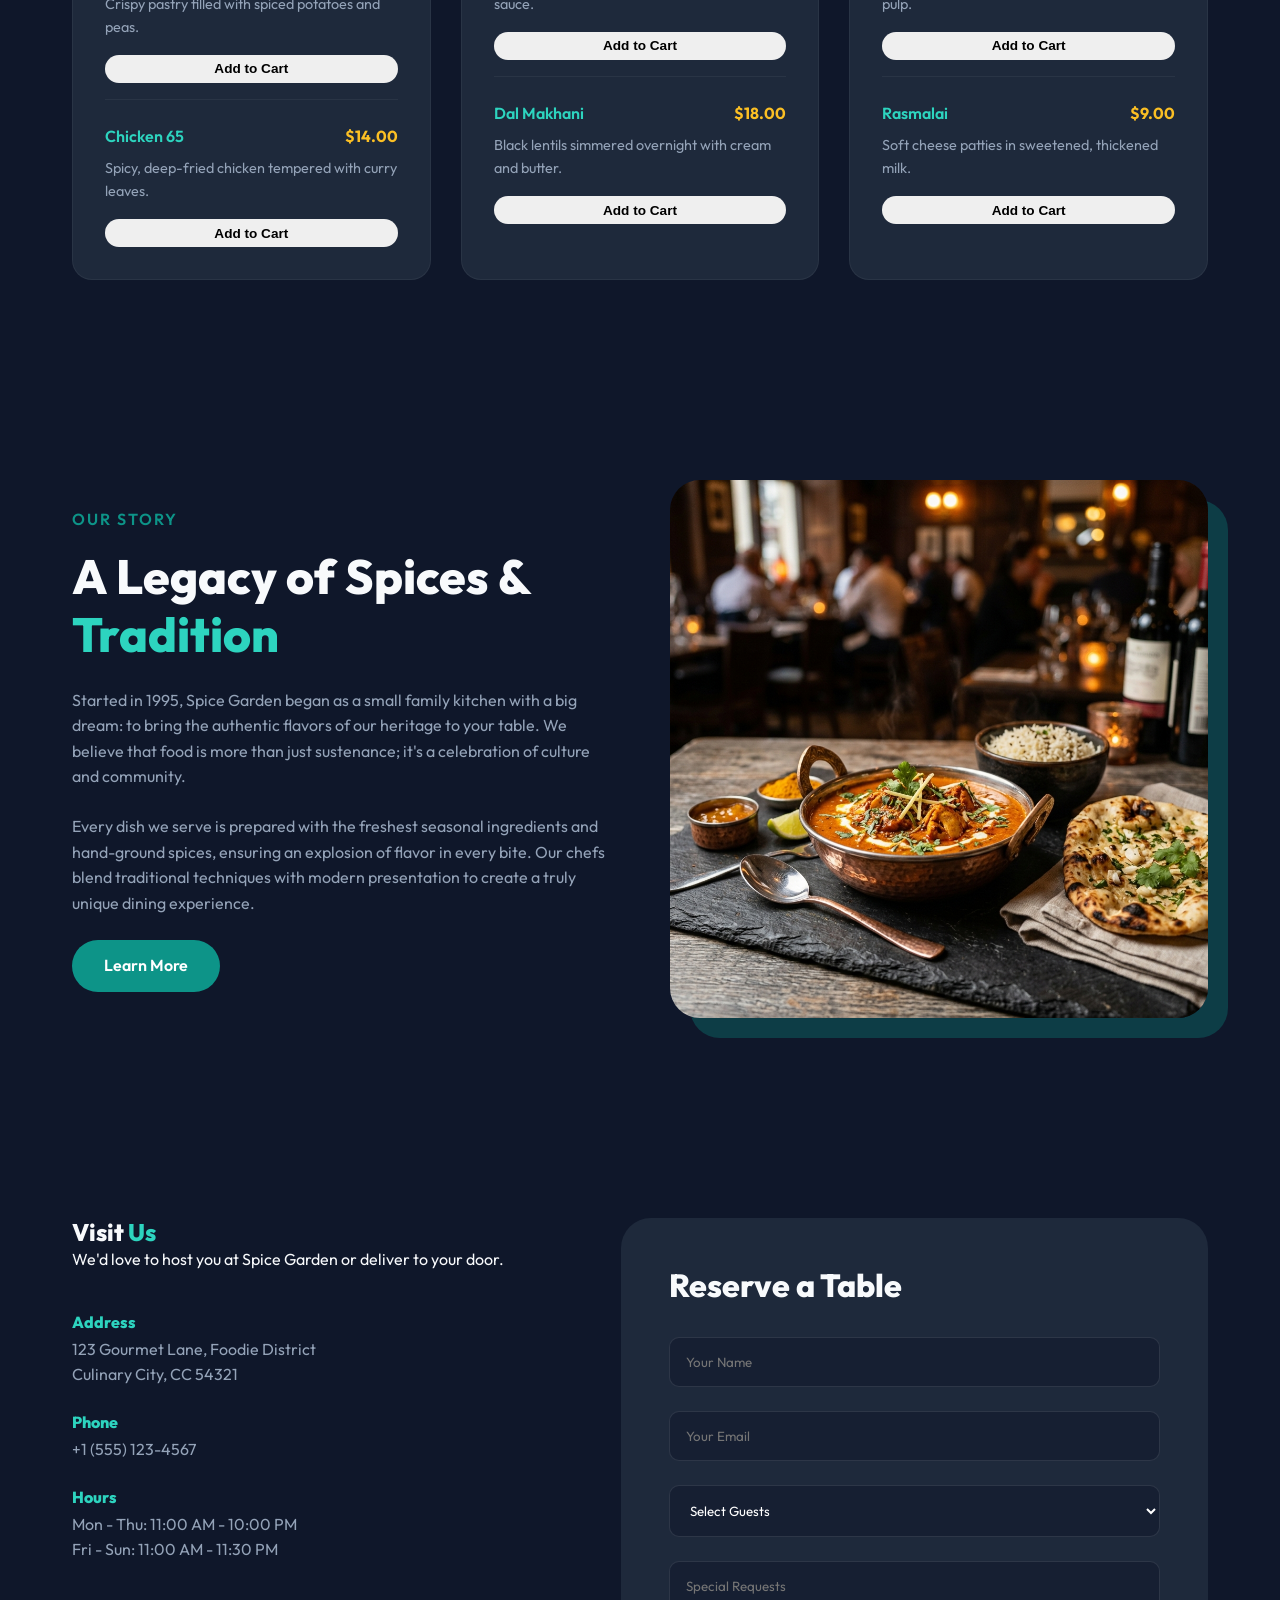
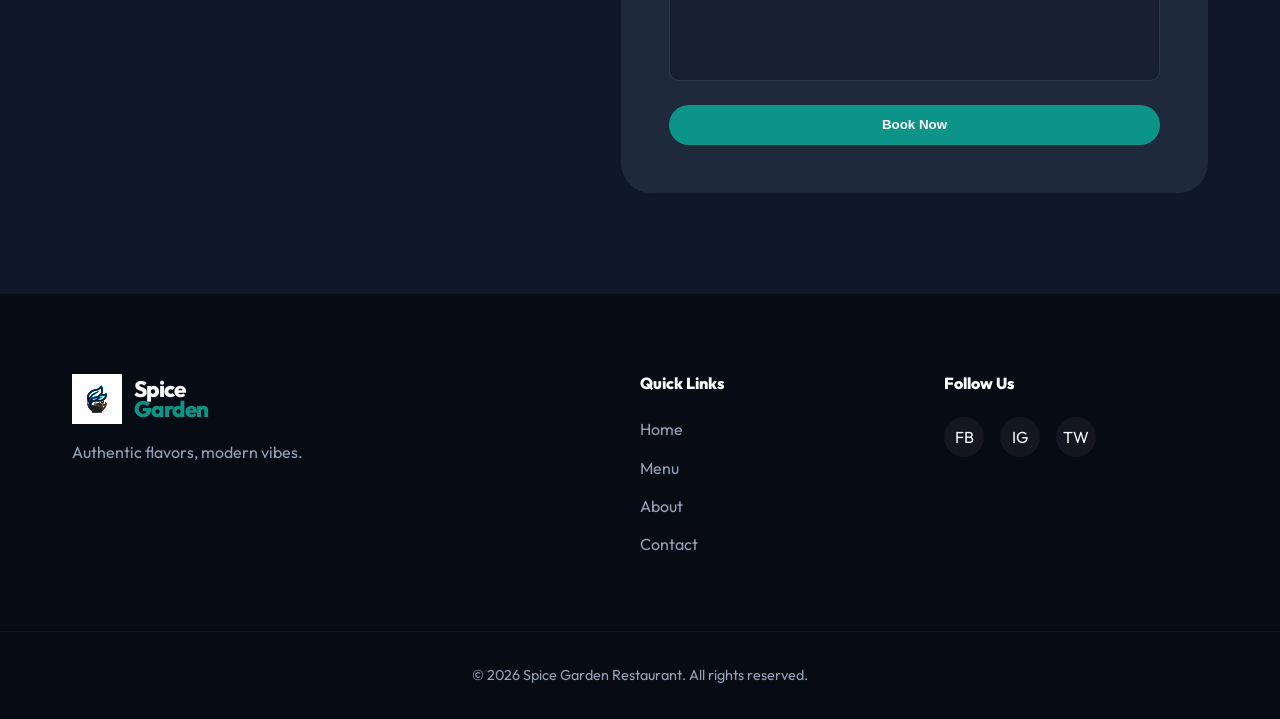
==== commit aec7ed94: "Refined branding with stacked Spice Garden logo text" ====
--- a/index.html
+++ b/index.html
@@ -18,7 +18,7 @@
         <div class="container nav-content">
             <a href="#" class="logo">
                 <img src="assets/logo.png" alt="Spice Garden Logo" class="logo-img">
-                Spice<span>Garden</span>
+                <div class="logo-text">Spice<br><span>Garden</span></div>
             </a>
             
             <!-- Mobile Menu Toggle (Checkbox Hack) -->
@@ -236,7 +236,10 @@
     <footer>
         <div class="container footer-content">
             <div class="footer-logo">
-                <a href="#" class="logo"><img src="assets/logo.png" alt="Spice Garden Logo" class="logo-img"></a>
+                <a href="#" class="logo">
+                    <img src="assets/logo.png" alt="Spice Garden Logo" class="logo-img">
+                    <div class="logo-text">Spice<br><span>Garden</span></div>
+                </a>
                 <p>Authentic flavors, modern vibes.</p>
             </div>
             <div class="footer-links">
--- a/style.css
+++ b/style.css
@@ -126,7 +126,11 @@
     display: flex;
     align-items: center;
     gap: 12px;
-    font-size: 1.8rem;
+}
+
+.logo-text {
+    line-height: 0.9;
+    font-size: 1.4rem;
     font-weight: 800;
     letter-spacing: -1px;
 }
@@ -523,15 +527,121 @@
     font-size: 0.9rem;
 }
 
-/* Animations */
-.fade-in {
+/* Toast Notification */
+.toast-container {
+    position: fixed;
+    bottom: 30px;
+    right: 30px;
+    z-index: 9999;
+}
+
+.toast {
+    background: var(--bg-surface);
+    color: white;
+    padding: 1rem 1.5rem;
+    border-radius: 12px;
+    margin-top: 10px;
+    display: flex;
+    align-items: center;
+    gap: 12px;
+    box-shadow: 0 10px 30px rgba(0,0,0,0.5);
+    border-left: 4px solid var(--teal-primary);
+    transform: translateX(120%);
+    transition: transform 0.4s cubic-bezier(0.68, -0.55, 0.265, 1.55);
+    backdrop-filter: blur(10px);
+}
+
+.toast.show {
+    transform: translateX(0);
+}
+
+.toast-icon {
+    background: var(--teal-glow);
+    color: var(--teal-light);
+    width: 24px;
+    height: 24px;
+    border-radius: 50%;
+    display: flex;
+    align-items: center;
+    justify-content: center;
+    font-size: 0.8rem;
+    font-weight: bold;
+}
+
+@media (max-width: 768px) {
+    .toast-container {
+        bottom: 20px;
+        right: 20px;
+        left: 20px;
+    }
+    .toast {
+        transform: translateY(150%);
+    }
+    .toast.show {
+        transform: translateY(0);
+    }
+}
+
+/* Success Modal */
+.modal-overlay {
+    position: fixed;
+    top: 0;
+    left: 0;
+    width: 100%;
+    height: 100%;
+    background: rgba(15, 23, 42, 0.9);
+    backdrop-filter: blur(8px);
+    display: none;
+    align-items: center;
+    justify-content: center;
+    z-index: 10000;
+}
+
+.modal-overlay.show {
+    display: flex;
+}
+
+.modal-content {
+    background: var(--bg-surface);
+    padding: 3rem;
+    border-radius: 30px;
+    max-width: 450px;
+    width: 90%;
+    text-align: center;
+    border: 1px solid var(--teal-glow);
+    box-shadow: 0 30px 60px rgba(0,0,0,0.6);
+    transform: scale(0.8);
     opacity: 0;
-    animation: fadeIn 1s forwards;
-}
-
-@keyframes fadeIn {
-    from { opacity: 0; transform: translateY(20px); }
-    to { opacity: 1; transform: translateY(0); }
+    transition: all 0.4s cubic-bezier(0.34, 1.56, 0.64, 1);
+}
+
+.modal-overlay.show .modal-content {
+    transform: scale(1);
+    opacity: 1;
+}
+
+.modal-icon {
+    width: 80px;
+    height: 80px;
+    background: var(--teal-primary);
+    color: white;
+    border-radius: 50%;
+    display: flex;
+    align-items: center;
+    justify-content: center;
+    font-size: 2.5rem;
+    margin: 0 auto 1.5rem;
+    box-shadow: 0 10px 20px var(--teal-glow);
+}
+
+.modal-content h2 {
+    margin-bottom: 1rem;
+    color: white;
+}
+
+.modal-content p {
+    color: var(--text-muted);
+    margin-bottom: 2rem;
 }
 
 /* Responsiveness */
